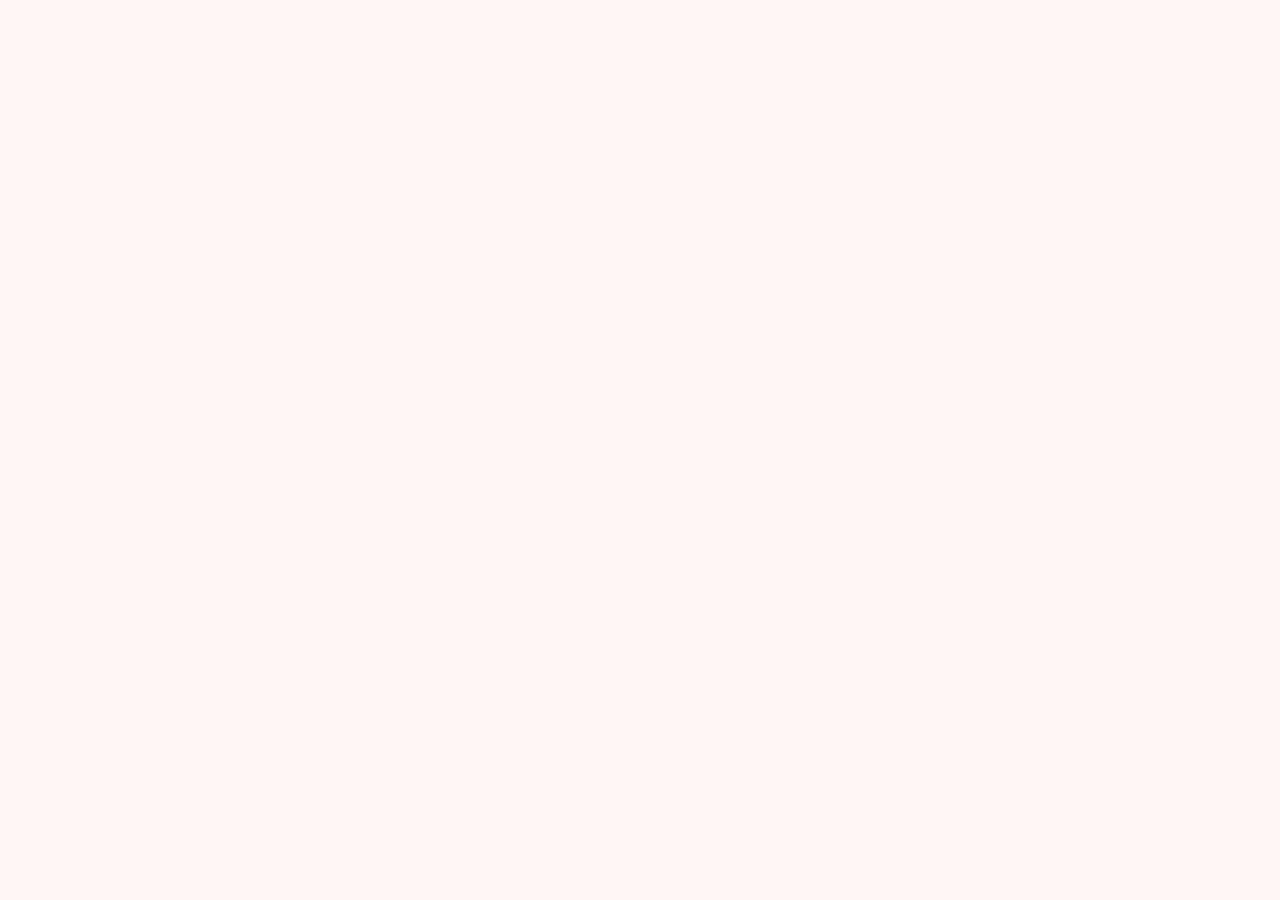
==== index.html @ b30b8104 "Identidade visual e nome do O Barracão Co-Authored-By: Claude Opus 5.5 <noreply@anthropic.com> Claud" ====
<!doctype html>
<html lang="pt-BR">
<head>
  <meta charset="utf-8">
  <meta name="viewport" content="width=device-width, initial-scale=1, viewport-fit=cover">
  <meta name="theme-color" content="#C01012">
  <meta name="robots" content="noindex, nofollow">
  <title>Contagem de Estoque · O Barracão</title>
  <link rel="icon" type="image/png" href="img/icon-192.png">
  <link rel="apple-touch-icon" href="img/icon-180.png">
  <link rel="manifest" href="manifest.webmanifest">
  <link rel="preconnect" href="https://fonts.googleapis.com">
  <link rel="preconnect" href="https://fonts.gstatic.com" crossorigin>
  <link href="https://fonts.googleapis.com/css2?family=Fredoka:wght@500;600;700&family=Nunito:wght@400;600;700;800&display=swap" rel="stylesheet">
  <link rel="stylesheet" href="css/estilo.css?v=1">
</head>
<body>
  <main id="app" class="app" aria-live="polite"></main>
  <noscript>Ative o JavaScript para usar a contagem de estoque.</noscript>
  <script src="js/config.js?v=1"></script>
  <script src="js/produtos.js?v=1"></script>
  <script src="js/pdf.js?v=1"></script>
  <script src="js/app.js?v=1"></script>
</body>
</html>
---- css/estilo.css ----
:root {
  --laranja: #C01012;
  --laranja-escuro: #8F0A0C;
  --laranja-claro: #FBE1E1;
  --azul: #1C1C1C;
  --azul-claro: #ECECEC;
  --fundo: #FFF6F5;
  --cartao: #FFFFFF;
  --texto: #1E1515;
  --texto-suave: #6E5B5A;
  --borda: #EFDCDB;
  --verde: #1F8A4C;
  --verde-claro: #E2F4E9;
  --erro: #B54708;
  --raio: 16px;
  --sombra: 0 1px 2px rgba(60, 0, 0, .06), 0 4px 16px rgba(60, 0, 0, .06);
  color-scheme: light;
}

* { box-sizing: border-box; }
html { -webkit-text-size-adjust: 100%; }
body {
  margin: 0;
  background: var(--fundo);
  color: var(--texto);
  font: 16px/1.45 'Nunito', system-ui, -apple-system, 'Segoe UI', sans-serif;
  -webkit-tap-highlight-color: transparent;
}
h1, h2, h3, .marca { font-family: 'Fredoka', 'Nunito', sans-serif; font-weight: 600; line-height: 1.15; margin: 0; }
button, input, select, textarea { font: inherit; color: inherit; }
button { cursor: pointer; }
.app { max-width: 640px; margin: 0 auto; min-height: 100dvh; display: flex; flex-direction: column; }

/* ---------- Tela inicial ---------- */
.inicio { padding: 24px 16px 40px; display: flex; flex-direction: column; gap: 20px; }
.inicio .logo { width: min(320px, 80%); margin: 8px auto 0; display: block; }
.faixa-titulo { text-align: center; }
.faixa-titulo h1 { font-size: 1.7rem; color: var(--laranja); }
.faixa-titulo p { margin: 6px 0 0; color: var(--texto-suave); }

.cartao { background: var(--cartao); border-radius: var(--raio); box-shadow: var(--sombra); padding: 20px 16px; }
.campo { display: flex; flex-direction: column; gap: 6px; margin-bottom: 16px; }
.campo:last-child { margin-bottom: 0; }
.campo label { font-weight: 700; font-size: .95rem; }
.campo input, .campo select, .campo textarea {
  width: 100%; min-height: 50px; padding: 12px 14px;
  border: 2px solid var(--borda); border-radius: 12px; background: #fff;
  font-size: 16px; outline: none; transition: border-color .15s;
}
.campo textarea { min-height: 96px; resize: vertical; }
.campo input:focus, .campo select:focus, .campo textarea:focus { border-color: var(--laranja); }
.aviso { font-size: .9rem; color: var(--texto-suave); margin: 0; }
.aviso-erro { color: var(--erro); font-weight: 700; }

.btn {
  display: inline-flex; align-items: center; justify-content: center; gap: 8px;
  min-height: 52px; padding: 0 20px; border-radius: 14px; border: 0;
  font-weight: 800; font-size: 1rem; letter-spacing: .01em;
  transition: transform .08s, background-color .15s, opacity .15s;
}
.btn:active { transform: scale(.98); }
.btn[disabled] { opacity: .45; cursor: not-allowed; transform: none; }
.btn-primario { background: var(--laranja); color: #fff; box-shadow: 0 4px 0 var(--laranja-escuro); }
.btn-primario:active { box-shadow: 0 2px 0 var(--laranja-escuro); }
.btn-secundario { background: var(--azul-claro); color: var(--azul); }
.btn-azul { background: var(--azul); color: #fff; box-shadow: 0 4px 0 #000000; }
.btn-texto { background: none; color: var(--azul); min-height: 44px; padding: 0 8px; text-decoration: underline; }
.btn-bloco { width: 100%; }
.pilha { display: flex; flex-direction: column; gap: 12px; }

/* ---------- Topo da contagem ---------- */
.topo {
  position: sticky; top: 0; z-index: 10;
  background: var(--laranja); color: #fff;
  padding: calc(10px + env(safe-area-inset-top)) 16px 12px;
  box-shadow: 0 2px 12px rgba(150, 40, 0, .25);
}
.topo-linha { display: flex; align-items: center; justify-content: space-between; gap: 12px; }
.topo .marca { font-size: 1.1rem; display: flex; align-items: center; gap: 8px; min-width: 0; }
.topo .marca span { white-space: nowrap; flex-shrink: 0; }
.topo .marca .loja { flex-shrink: 1; min-width: 0; overflow: hidden; text-overflow: ellipsis; }
.topo .marca .tag-azul { background: var(--azul); padding: 1px 8px; border-radius: 6px; }
.topo .porcentagem { font-family: 'Fredoka', sans-serif; font-size: 1.5rem; font-weight: 700; }
.barra { height: 10px; background: rgba(255, 255, 255, .3); border-radius: 99px; overflow: hidden; margin-top: 8px; }
.barra > div { height: 100%; background: #fff; border-radius: 99px; transition: width .3s ease; }
.topo-sub { font-size: .85rem; opacity: .92; margin-top: 6px; display: flex; justify-content: space-between; gap: 8px; }

/* Etapas (categorias) */
.etapas {
  display: flex; gap: 8px; overflow-x: auto; padding: 12px 16px;
  scrollbar-width: none; scroll-snap-type: x proximity;
  background: var(--fundo); border-bottom: 1px solid var(--borda);
}
.etapas::-webkit-scrollbar { display: none; }
.etapa {
  flex: 0 0 auto; scroll-snap-align: center;
  display: inline-flex; align-items: center; gap: 6px;
  min-height: 38px; padding: 0 12px; border-radius: 99px;
  border: 2px solid var(--borda); background: #fff; color: var(--texto-suave);
  font-weight: 700; font-size: .88rem; white-space: nowrap;
}
.etapa .num {
  width: 22px; height: 22px; border-radius: 50%; display: grid; place-items: center;
  background: var(--borda); color: var(--texto); font-size: .75rem;
}
.etapa.feita { border-color: var(--verde); color: var(--verde); }
.etapa.feita .num { background: var(--verde); color: #fff; }
.etapa.atual { border-color: var(--laranja); background: var(--laranja-claro); color: var(--laranja-escuro); }
.etapa.atual .num { background: var(--laranja); color: #fff; }
.etapa.bloqueada { opacity: .5; cursor: not-allowed; }
.etapa.pulada { border-style: dashed; color: var(--texto-suave); }
.etapa.pulada .num { background: #D9CFC8; color: #fff; }

/* ---------- Lista de itens ---------- */
.conteudo { flex: 1; padding: 16px 16px 120px; }
.cabecalho-categoria { display: flex; align-items: baseline; justify-content: space-between; gap: 12px; margin-bottom: 4px; }
.cabecalho-categoria h2 { font-size: 1.45rem; color: var(--azul); }
.cabecalho-categoria .contador { font-weight: 800; color: var(--texto-suave); font-size: .9rem; white-space: nowrap; }
.dica { margin: 0 0 14px; color: var(--texto-suave); font-size: .9rem; }

.itens { list-style: none; margin: 0; padding: 0; display: flex; flex-direction: column; gap: 10px; }
.item {
  background: var(--cartao); border-radius: 14px; box-shadow: var(--sombra);
  padding: 14px 12px; display: flex; flex-direction: column; gap: 10px;
  border: 2px solid transparent; transition: border-color .15s, background-color .15s;
}
.item.preenchido { border-color: #CFE9D9; background: #FBFFFC; }
.item-nome { font-weight: 800; font-size: 1rem; line-height: 1.2; display: flex; align-items: center; gap: 6px; }
.item-nome .ok { color: var(--verde); font-size: .95rem; visibility: hidden; }
.item.preenchido .item-nome .ok { visibility: visible; }

.contador-qtd { flex-shrink: 0; display: flex; align-items: center; border: 2px solid var(--borda); border-radius: 12px; overflow: hidden; background: #fff; }
.contador-qtd:focus-within { border-color: var(--laranja); }
.contador-qtd button {
  flex: 0 0 44px; width: 44px; height: 48px; padding: 0; border: 0; background: var(--laranja-claro); color: var(--laranja-escuro);
  font-size: 1.4rem; font-weight: 800; line-height: 1;
}
.contador-qtd button:active { background: #F5C4C4; }
.contador-qtd input {
  flex: 0 0 64px; width: 64px; min-width: 0; height: 48px; padding: 0; border: 0; text-align: center; font-size: 1.15rem; font-weight: 800;
  outline: none; background: transparent; -moz-appearance: textfield;
}

/* Botão de pular categoria */
.btn-pular {
  width: 100%; display: flex; align-items: center; gap: 14px; text-align: left;
  margin: 4px 0 14px; padding: 14px 16px; border-radius: 14px;
  background: var(--azul-claro); color: var(--azul); border: 2px solid var(--azul);
  box-shadow: var(--sombra);
}
.btn-pular:active { background: #D6D6D6; }
.btn-pular .icone { font-size: 1.6rem; line-height: 1; }
.btn-pular strong { display: block; font-size: 1.05rem; font-weight: 800; }
.btn-pular small { display: block; font-size: .85rem; color: var(--texto-suave); font-weight: 600; }
.aviso-pulada { text-align: center; display: flex; flex-direction: column; gap: 14px; border: 2px dashed var(--azul); }
.aviso-pulada p { margin: 0; color: var(--texto-suave); }
.aviso-pulada strong { color: var(--azul); font-size: 1.1rem; }

/* Forma de contagem */
.pergunta { margin: -4px 0 0; font-size: .85rem; font-weight: 700; color: var(--texto-suave); }
.forma { display: grid; grid-template-columns: 1fr 1.25fr 1fr; gap: 6px; }
.forma button {
  min-height: 52px; padding: 6px 4px; border-radius: 12px; line-height: 1.15;
  border: 2px solid var(--borda); background: #fff; color: var(--texto);
  font-weight: 800; font-size: .88rem;
}
.forma button[aria-checked="true"] { border-color: var(--laranja); background: var(--laranja); color: #fff; }
.forma button[data-modo="zero"][aria-checked="true"] { border-color: var(--texto-suave); background: var(--texto-suave); }
.item.modo-nenhum .forma button { border-color: #EFC2C2; }

.campos { display: none; flex-direction: column; gap: 10px; padding: 12px; border-radius: 12px; background: var(--fundo); }
.item.modo-un .campos-un, .item.modo-cx .campos-cx { display: flex; }
.campos .linha { display: flex; align-items: center; justify-content: space-between; gap: 10px; }
.campos label { font-size: .92rem; line-height: 1.25; }
.campos label small { color: var(--texto-suave); }
.campo-curto {
  flex: 0 0 88px; width: 88px; height: 48px; border: 2px solid var(--borda); border-radius: 12px; background: #fff;
  text-align: center; font-weight: 800; font-size: 1.15rem; outline: none;
}
.campo-curto:focus { border-color: var(--laranja); }
.conta { margin: 0; padding: 10px 12px; border-radius: 10px; background: #FDECEC; color: var(--laranja-escuro); font-size: .9rem; text-align: center; }
.conta.pronta { background: var(--verde-claro); color: var(--verde); }
.conta strong { font-size: 1.1rem; }
.conta small { color: var(--texto-suave); }

/* Produto que a loja não trabalha: link discreto e cartão recolhido */
.pergunta-linha { display: flex; align-items: center; justify-content: space-between; gap: 8px; margin-top: -4px; }
.pergunta-linha .pergunta { margin: 0; white-space: nowrap; }
.link-nt {
  flex-shrink: 1; text-align: right; line-height: 1.2; margin: -6px -4px -6px 0; padding: 6px 4px; border: 0; background: none;
  color: var(--texto-suave); font-size: .75rem; font-weight: 600; text-decoration: underline; opacity: .75;
}
.nt-aviso { display: none; margin: 0; font-size: .85rem; color: var(--texto-suave); align-items: center; justify-content: space-between; gap: 8px; }
.nt-aviso .btn-texto { border: 0; background: none; min-height: 36px; font-size: .85rem; font-weight: 800; }
.item.modo-nt { background: #F6F2EF; border-color: transparent; box-shadow: none; padding-top: 10px; padding-bottom: 6px; }
.item.modo-nt .pergunta-linha, .item.modo-nt .forma, .item.modo-nt .campos, .item.modo-nt .link-nt { display: none; }
.item.modo-nt .nt-aviso { display: flex; }
.item.modo-nt .item-nome { color: var(--texto-suave); text-decoration: line-through; }
.item.modo-nt .item-nome .ok { visibility: hidden; }

/* ---------- Rodapé fixo ---------- */
.rodape {
  position: fixed; left: 0; right: 0; bottom: 0; z-index: 10;
  background: rgba(255, 246, 239, .96); backdrop-filter: blur(8px);
  border-top: 1px solid var(--borda);
  padding: 12px 16px calc(12px + env(safe-area-inset-bottom));
}
.rodape-interno { max-width: 608px; margin: 0 auto; display: grid; grid-template-columns: auto 1fr; gap: 10px; }
.rodape-interno .btn-secundario { padding: 0 16px; }
.rodape .falta { grid-column: 1 / -1; text-align: center; font-size: .82rem; color: var(--texto-suave); margin: -2px 0 0; }

/* ---------- Revisão e conclusão ---------- */
.revisao-cat { margin-bottom: 12px; padding: 14px 16px; }
.revisao-cat header { display: flex; justify-content: space-between; align-items: center; gap: 8px; margin-bottom: 8px; }
.revisao-cat h3 { font-size: 1.1rem; color: var(--azul); }
.revisao-cat dl { margin: 0; display: grid; grid-template-columns: 1fr auto; gap: 4px 12px; font-size: .92rem; }
.revisao-cat dt { color: var(--texto); }
.revisao-cat dt small { display: block; color: var(--texto-suave); font-size: .8rem; }
.revisao-cat.nao-contada { border: 2px dashed #D9CFC8; }
.selo-pulada { margin: 0; text-align: center; font-weight: 800; color: var(--texto-suave); }
.revisao-cat dd { margin: 0; font-weight: 800; text-align: right; white-space: nowrap; }
.revisao-cat dd.zero { color: var(--erro); }
.revisao-cat dd.nt { color: var(--texto-suave); font-weight: 600; }

.sucesso { padding: 32px 16px; text-align: center; display: flex; flex-direction: column; gap: 16px; align-items: center; }
.sucesso .selo { width: 88px; height: 88px; border-radius: 50%; background: var(--verde-claro); color: var(--verde); display: grid; place-items: center; font-size: 3rem; }
.sucesso h1 { color: var(--laranja); font-size: 1.8rem; }
.sucesso p { margin: 0; color: var(--texto-suave); }
.sucesso .logo { width: 180px; }
.sucesso .compartilhar { width: 100%; text-align: center; }
.btn-whatsapp { background: #1DA851; color: #fff; box-shadow: 0 4px 0 #137A3A; }
.btn-whatsapp:active { box-shadow: 0 2px 0 #137A3A; }

.carregando { display: inline-block; width: 18px; height: 18px; border: 3px solid rgba(255,255,255,.5); border-top-color: #fff; border-radius: 50%; animation: gira .8s linear infinite; }
@keyframes gira { to { transform: rotate(360deg); } }

@media (max-width: 380px) {
  .topo .marca { font-size: 1rem; }
  .btn { font-size: .95rem; padding: 0 14px; }
  .rodape-interno .btn-secundario { padding: 0 12px; }
  .contador-qtd button { flex-basis: 40px; width: 40px; }
  .contador-qtd input { flex-basis: 56px; width: 56px; }
  .forma button { font-size: .8rem; }
  .campo-curto { flex-basis: 72px; width: 72px; }
}
@media (min-width: 520px) {
  .contador-qtd input { flex-basis: 80px; width: 80px; }
  .conteudo { padding-left: 24px; padding-right: 24px; }
}
@media (prefers-reduced-motion: reduce) {
  * { transition: none !important; animation: none !important; }
}
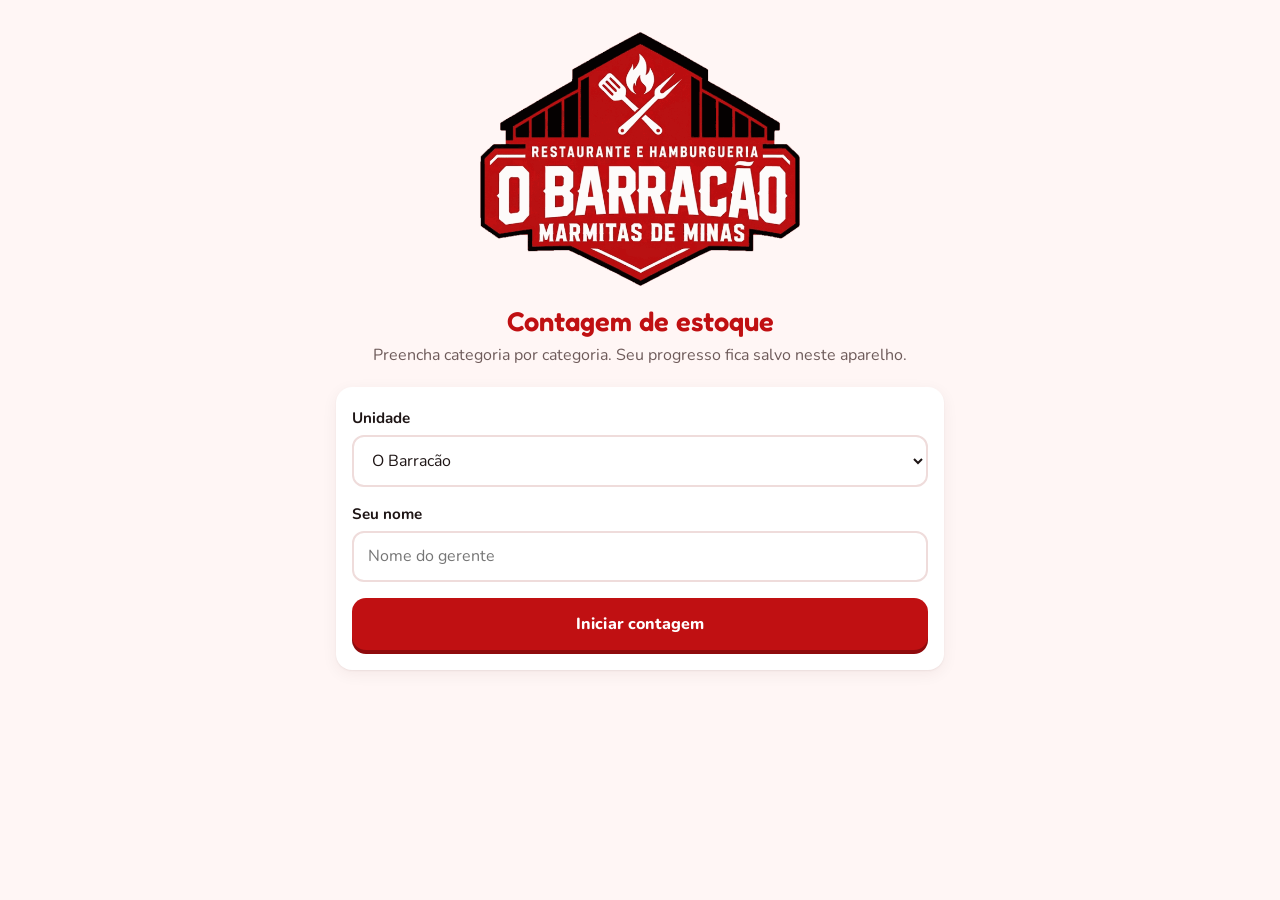
==== commit 8a5cb7c7: "Lista de produtos do O Barracão e contagem por peso (kg) Co-Authored-By: Claude Opus 5.5 <noreply@an" ====
--- a/index.html
+++ b/index.html
@@ -12,14 +12,14 @@
   <link rel="preconnect" href="https://fonts.googleapis.com">
   <link rel="preconnect" href="https://fonts.gstatic.com" crossorigin>
   <link href="https://fonts.googleapis.com/css2?family=Fredoka:wght@500;600;700&family=Nunito:wght@400;600;700;800&display=swap" rel="stylesheet">
-  <link rel="stylesheet" href="css/estilo.css?v=1">
+  <link rel="stylesheet" href="css/estilo.css?v=3">
 </head>
 <body>
   <main id="app" class="app" aria-live="polite"></main>
   <noscript>Ative o JavaScript para usar a contagem de estoque.</noscript>
-  <script src="js/config.js?v=1"></script>
-  <script src="js/produtos.js?v=1"></script>
-  <script src="js/pdf.js?v=1"></script>
-  <script src="js/app.js?v=1"></script>
+  <script src="js/config.js?v=3"></script>
+  <script src="js/produtos.js?v=3"></script>
+  <script src="js/pdf.js?v=3"></script>
+  <script src="js/app.js?v=3"></script>
 </body>
 </html>
